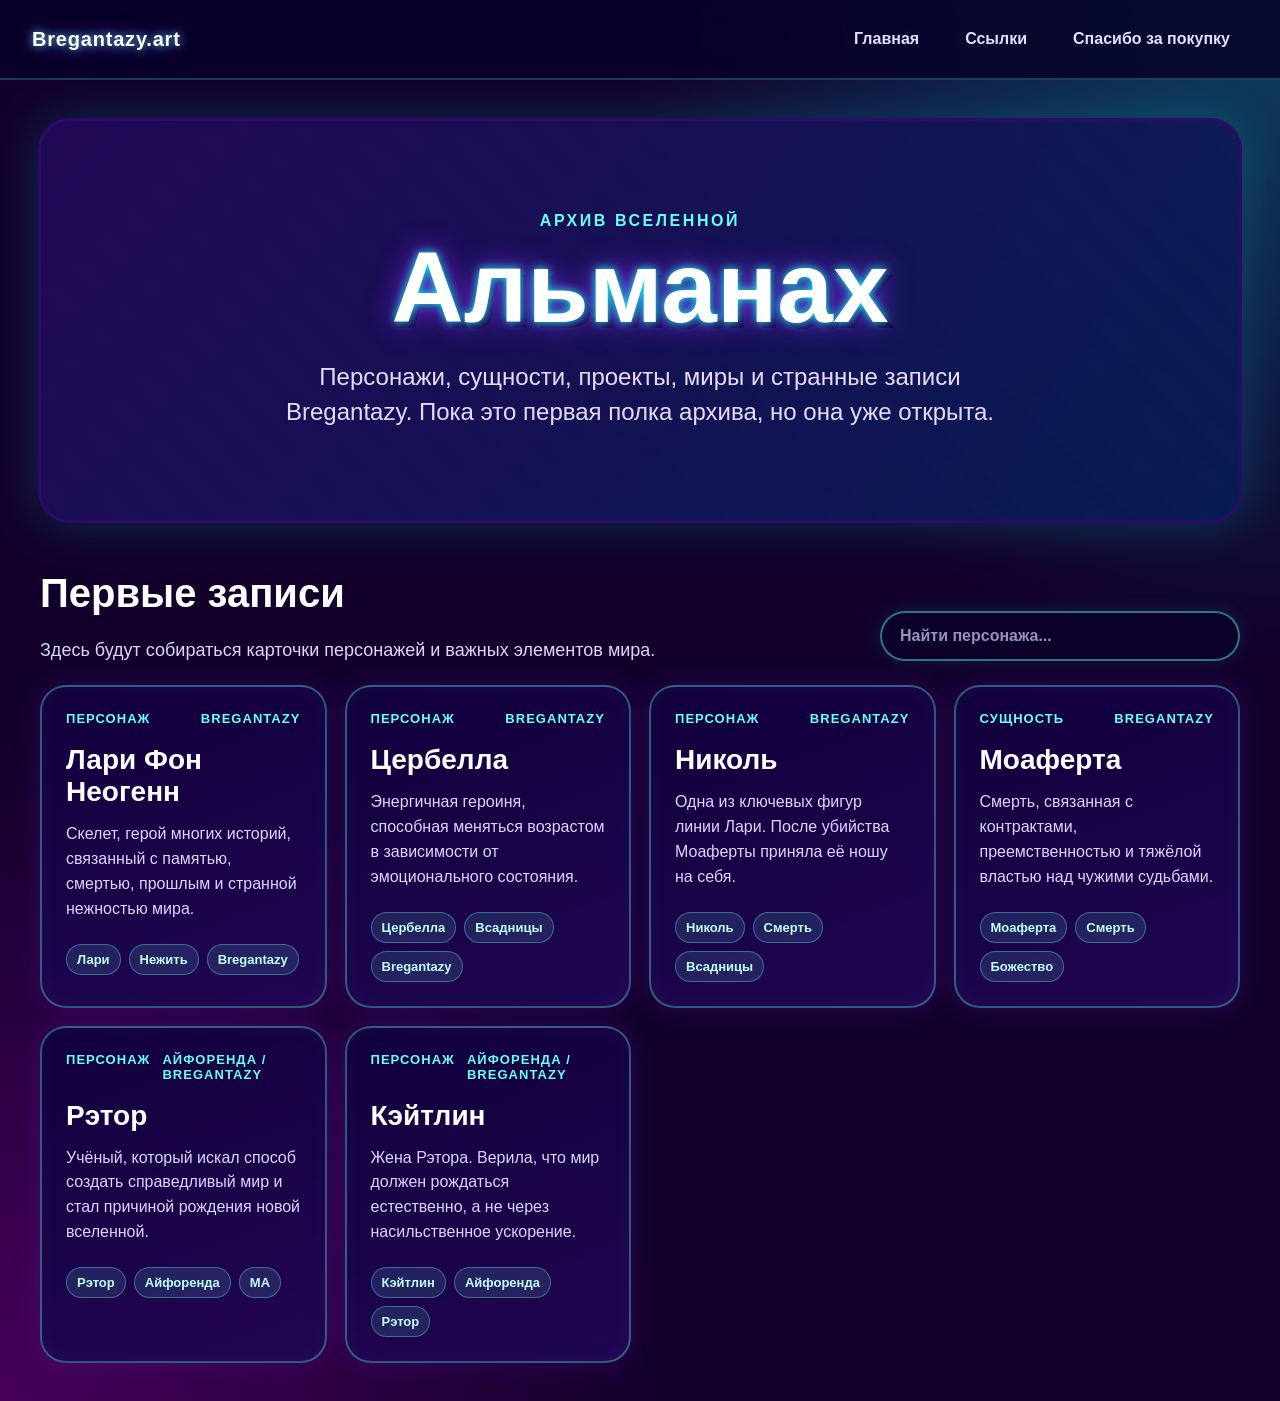
==== almanac/index.html @ 3dab78cf "Add site files" ====
<!DOCTYPE html>
<html lang="ru">
<head>
  <meta charset="UTF-8" />
  <meta name="viewport" content="width=device-width, initial-scale=1.0" />

  <title>Альманах | Bregantazy.art</title>

  <link rel="stylesheet" href="../style.css" />
</head>
<body>
  <header class="site-header">
    <a href="/" class="site-logo">Bregantazy.art</a>

   <nav class="site-nav" aria-label="Главная навигация">
  <a href="/" class="nav-link" data-page="home">Главная</a>
  <a href="/links/" class="nav-link" data-page="links">Ссылки</a>
  <a href="/thanks/" class="nav-link" data-page="thanks">Спасибо за покупку</a>
</nav>
  </header>

  <main class="page">
    <section class="hero small-hero">
      <div class="hero-content">
        <p class="eyebrow">Архив вселенной</p>

        <h1>Альманах</h1>

        <p class="subtitle">
          Персонажи, сущности, проекты, миры и странные записи Bregantazy.
          Пока это первая полка архива, но она уже открыта.
        </p>
      </div>
    </section>

    <section class="almanac-section">
      <div class="section-head">
        <div>
          <h2>Первые записи</h2>
          <p>
            Здесь будут собираться карточки персонажей и важных элементов мира.
          </p>
        </div>

        <input
          class="search-input"
          id="almanacSearch"
          type="search"
          placeholder="Найти персонажа..."
        />
      </div>

      <div class="almanac-grid" id="characterGrid"></div>
    </section>
  </main>

  <script src="../script.js"></script>
</body>
</html>
---- style.css ----
* {
  box-sizing: border-box;
}

body {
  margin: 0;
  font-family: Arial, sans-serif;
  color: #ffffff;
  background:
    radial-gradient(circle at top right, rgba(0, 255, 255, 0.25), transparent 35%),
    radial-gradient(circle at bottom left, rgba(255, 0, 255, 0.22), transparent 35%),
    #12002b;
}

a {
  color: inherit;
  text-decoration: none;
}
.site-header {
  position: sticky;
  top: 0;
  z-index: 100;

  display: flex;
  align-items: center;
  justify-content: space-between;
  gap: 24px;

  padding: 18px 32px;
  background: rgba(7, 0, 39, 0.82);
  border-bottom: 2px solid rgba(101, 255, 244, 0.22);
  backdrop-filter: blur(14px);
}

.site-logo {
  font-size: 20px;
  font-weight: 900;
  color: #ffffff;
  letter-spacing: 0.04em;
  text-shadow:
    0 0 10px rgba(101, 255, 244, 0.8),
    0 0 24px rgba(139, 44, 255, 0.7);
}

.site-nav {
  display: flex;
  align-items: center;
  flex-wrap: wrap;
  gap: 10px;
}

.nav-link {
  padding: 10px 16px;
  border: 2px solid transparent;
  border-radius: 999px;

  color: #e8dcff;
  font-weight: 700;

  transition:
    background 0.2s,
    border-color 0.2s,
    color 0.2s,
    transform 0.2s;
}

.nav-link:hover {
  transform: translateY(-2px);
  border-color: rgba(101, 255, 244, 0.65);
  background: rgba(101, 255, 244, 0.1);
}

.nav-link.active {
  background: #65fff4;
  color: #14002e;
  border-color: #65fff4;
  box-shadow: 0 0 18px rgba(101, 255, 244, 0.45);
}
.page {
  min-height: 100vh;
  padding: clamp(16px, 3vw, 40px);
}

.hero {
  min-height: clamp(420px, 58vh, 680px);
  display: flex;
  align-items: center;
  justify-content: center;

  padding: clamp(36px, 6vw, 90px) 24px;

  border: 3px solid #2b0b67;
  border-radius: 32px;

  background:
    linear-gradient(135deg, rgba(34, 8, 88, 0.95), rgba(6, 29, 85, 0.88)),
    repeating-linear-gradient(
      45deg,
      transparent,
      transparent 18px,
      rgba(255, 255, 255, 0.04) 18px,
      rgba(255, 255, 255, 0.04) 36px
    );

  box-shadow: 0 0 50px rgba(0, 255, 255, 0.18);
}

.hero-content {
  width: min(100%, 980px);
  text-align: center;
}

.eyebrow {
  margin: 0 0 12px;
  color: #65fff4;
  text-transform: uppercase;
  letter-spacing: 0.16em;
  font-weight: 700;
}

h1 {
  margin: 0;
  font-size: clamp(56px, 9vw, 120px);
  line-height: 0.9;
  color: #ffffff;
  text-shadow:
    0 0 10px #00fff0,
    0 0 30px #8b2cff,
    6px 6px 0 #09002d;
}

.subtitle {
  margin: 28px auto 0;
  max-width: 760px;
  font-size: 24px;
  line-height: 1.45;
  color: #e8dcff;
}

.buttons {
  margin-top: 36px;
  display: flex;
  justify-content: center;
  flex-wrap: wrap;
  gap: 16px;
}

.button {
  padding: 16px 24px;
  border: 2px solid #65fff4;
  border-radius: 999px;
  background: rgba(7, 0, 39, 0.75);
  color: #ffffff;
  font-weight: 700;
  box-shadow: 0 0 18px rgba(0, 255, 240, 0.25);
  transition: transform 0.2s, background 0.2s;
}

.button:hover {
  transform: translateY(-3px);
  background: rgba(101, 255, 244, 0.15);
}

.button.primary {
  background: #65fff4;
  color: #14002e;
}

.links-section,
.thanks {
  max-width: 1200px;
  margin: 48px auto 0;
}

h2 {
  font-size: 40px;
  margin: 0 0 24px;
}

.cards {
  display: grid;
  grid-template-columns: repeat(auto-fit, minmax(260px, 1fr));
  gap: 18px;
}

.card {
  min-height: 170px;
  padding: 24px;
  border: 2px solid rgba(101, 255, 244, 0.35);
  border-radius: 24px;
  background: rgba(12, 0, 48, 0.72);
  box-shadow: 0 0 24px rgba(139, 44, 255, 0.2);
  transition: transform 0.2s, border-color 0.2s;
}

.card:hover {
  transform: translateY(-5px);
  border-color: #65fff4;
}

.card h3 {
  margin: 0 0 12px;
  color: #65fff4;
  font-size: 24px;
}

.card p {
  margin: 0;
  color: #ddd3ff;
  line-height: 1.5;
}

.thanks {
  padding: 32px;
  border-radius: 28px;
  background: rgba(255, 255, 255, 0.08);
  border: 2px solid rgba(255, 255, 255, 0.12);
}

.thanks p {
  font-size: 20px;
  line-height: 1.5;
  color: #e8dcff;
}

@media (max-width: 700px) {
  .page {
    padding: 16px;
  }

  .subtitle {
    font-size: 18px;
  }

  h2 {
    font-size: 32px;
  }

}
  .small-hero {
  min-height: 45vh;
}

.small-hero h1 {
  font-size: clamp(48px, 8vw, 100px);
}
.thank-you-page {
  max-width: 900px;
}

.thank-you-page p + p {
  margin-top: 18px;
}
@media (max-width: 700px) {
  .site-header {
    align-items: flex-start;
    flex-direction: column;
    padding: 16px;
  }

  .site-nav {
    width: 100%;
  }

  .nav-link {
    font-size: 14px;
    padding: 9px 12px;
  }
}
.almanac-section {
  max-width: 1200px;
  margin: 48px auto 0;
}

.section-head {
  display: flex;
  align-items: end;
  justify-content: space-between;
  gap: 24px;
  margin-bottom: 24px;
}

.section-head p {
  margin: 0;
  color: #ddd3ff;
  font-size: 18px;
}

.search-input {
  width: min(100%, 360px);
  padding: 14px 18px;
  border: 2px solid rgba(101, 255, 244, 0.45);
  border-radius: 999px;
  outline: none;

  background: rgba(7, 0, 39, 0.72);
  color: #ffffff;
  font-size: 16px;
  font-weight: 700;

  box-shadow: 0 0 18px rgba(0, 255, 240, 0.12);
}

.search-input::placeholder {
  color: rgba(232, 220, 255, 0.65);
}

.search-input:focus {
  border-color: #65fff4;
  box-shadow: 0 0 24px rgba(101, 255, 244, 0.28);
}

.almanac-grid {
  display: grid;
  grid-template-columns: repeat(auto-fit, minmax(280px, 1fr));
  gap: 18px;
}

.almanac-card {
  min-height: 260px;
  padding: 24px;
  border: 2px solid rgba(101, 255, 244, 0.35);
  border-radius: 26px;

  background:
    linear-gradient(160deg, rgba(18, 0, 62, 0.94), rgba(39, 7, 91, 0.76)),
    rgba(12, 0, 48, 0.72);

  box-shadow:
    0 0 28px rgba(139, 44, 255, 0.18),
    inset 0 0 22px rgba(101, 255, 244, 0.04);

  transition:
    transform 0.2s,
    border-color 0.2s,
    box-shadow 0.2s;
}

.almanac-card:hover {
  transform: translateY(-5px);
  border-color: #65fff4;
  box-shadow:
    0 0 34px rgba(101, 255, 244, 0.2),
    0 0 30px rgba(139, 44, 255, 0.18);
}

.card-topline {
  display: flex;
  justify-content: space-between;
  gap: 12px;
  margin-bottom: 18px;

  color: #65fff4;
  font-size: 13px;
  font-weight: 900;
  text-transform: uppercase;
  letter-spacing: 0.08em;
}

.almanac-card h3 {
  margin: 0 0 14px;
  font-size: 28px;
  color: #ffffff;
}

.almanac-card p {
  margin: 0;
  color: #ddd3ff;
  line-height: 1.55;
}

.tags {
  display: flex;
  flex-wrap: wrap;
  gap: 8px;
  margin-top: 22px;
}

.tag {
  padding: 7px 10px;
  border-radius: 999px;
  background: rgba(101, 255, 244, 0.12);
  border: 1px solid rgba(101, 255, 244, 0.35);
  color: #bffffa;
  font-size: 13px;
  font-weight: 700;
}

.error-message {
  padding: 24px;
  border: 2px solid rgba(255, 100, 160, 0.45);
  border-radius: 20px;
  background: rgba(80, 0, 45, 0.45);
  color: #ffd7e8;
}

@media (max-width: 700px) {
  .section-head {
    align-items: stretch;
    flex-direction: column;
  }

  .search-input {
    width: 100%;
  }
}
.link-card {
  display: grid;
  grid-template-columns: 96px 1fr;
  align-items: center;
  gap: 20px;
}

.link-card-image {
  width: 96px;
  height: 96px;
  border-radius: 24px;
  object-fit: cover;

  border: 2px solid rgba(101, 255, 244, 0.55);
  background: rgba(7, 0, 39, 0.72);

  box-shadow:
    0 0 18px rgba(101, 255, 244, 0.22),
    0 0 28px rgba(139, 44, 255, 0.18);
}

.link-card-content h3 {
  margin-top: 0;
}

@media (max-width: 700px) {
  .link-card {
    grid-template-columns: 1fr;
    text-align: center;
    justify-items: center;
  }

  .link-card-image {
    width: 112px;
    height: 112px;
  }
}
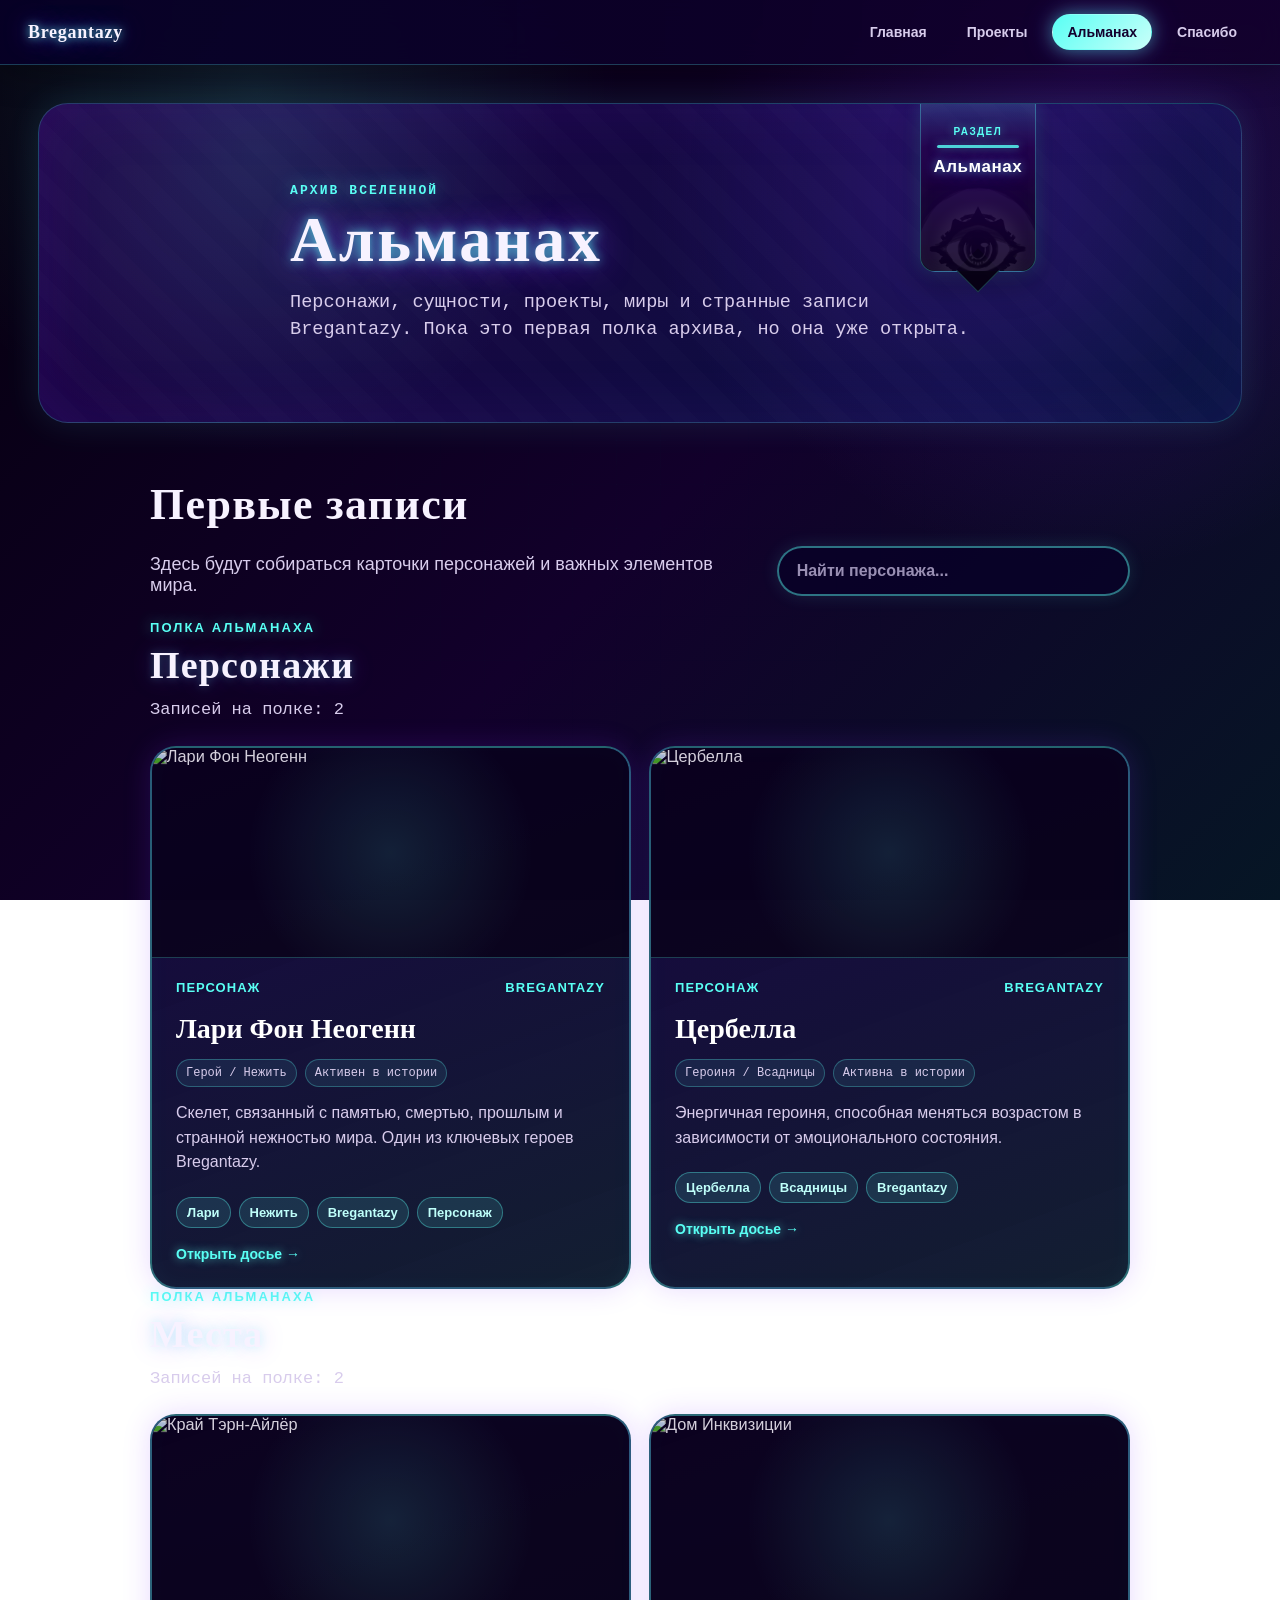
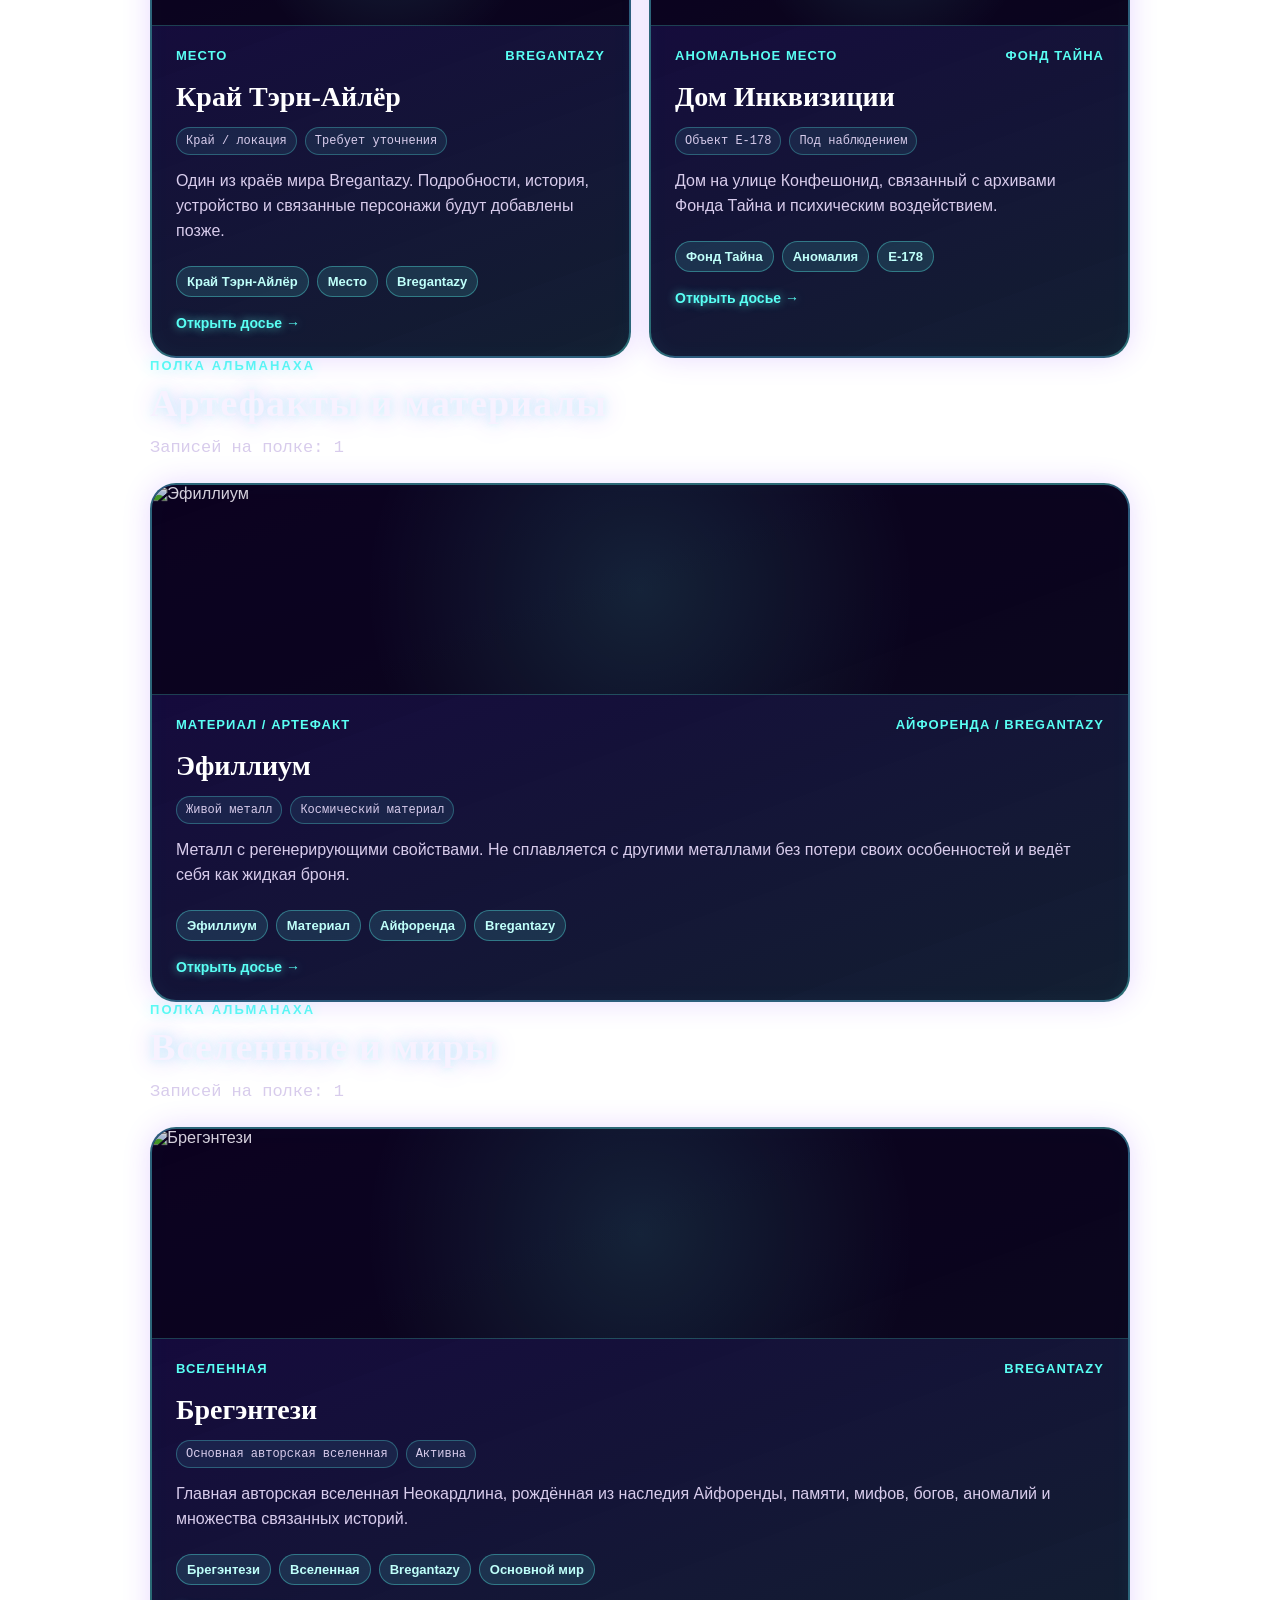
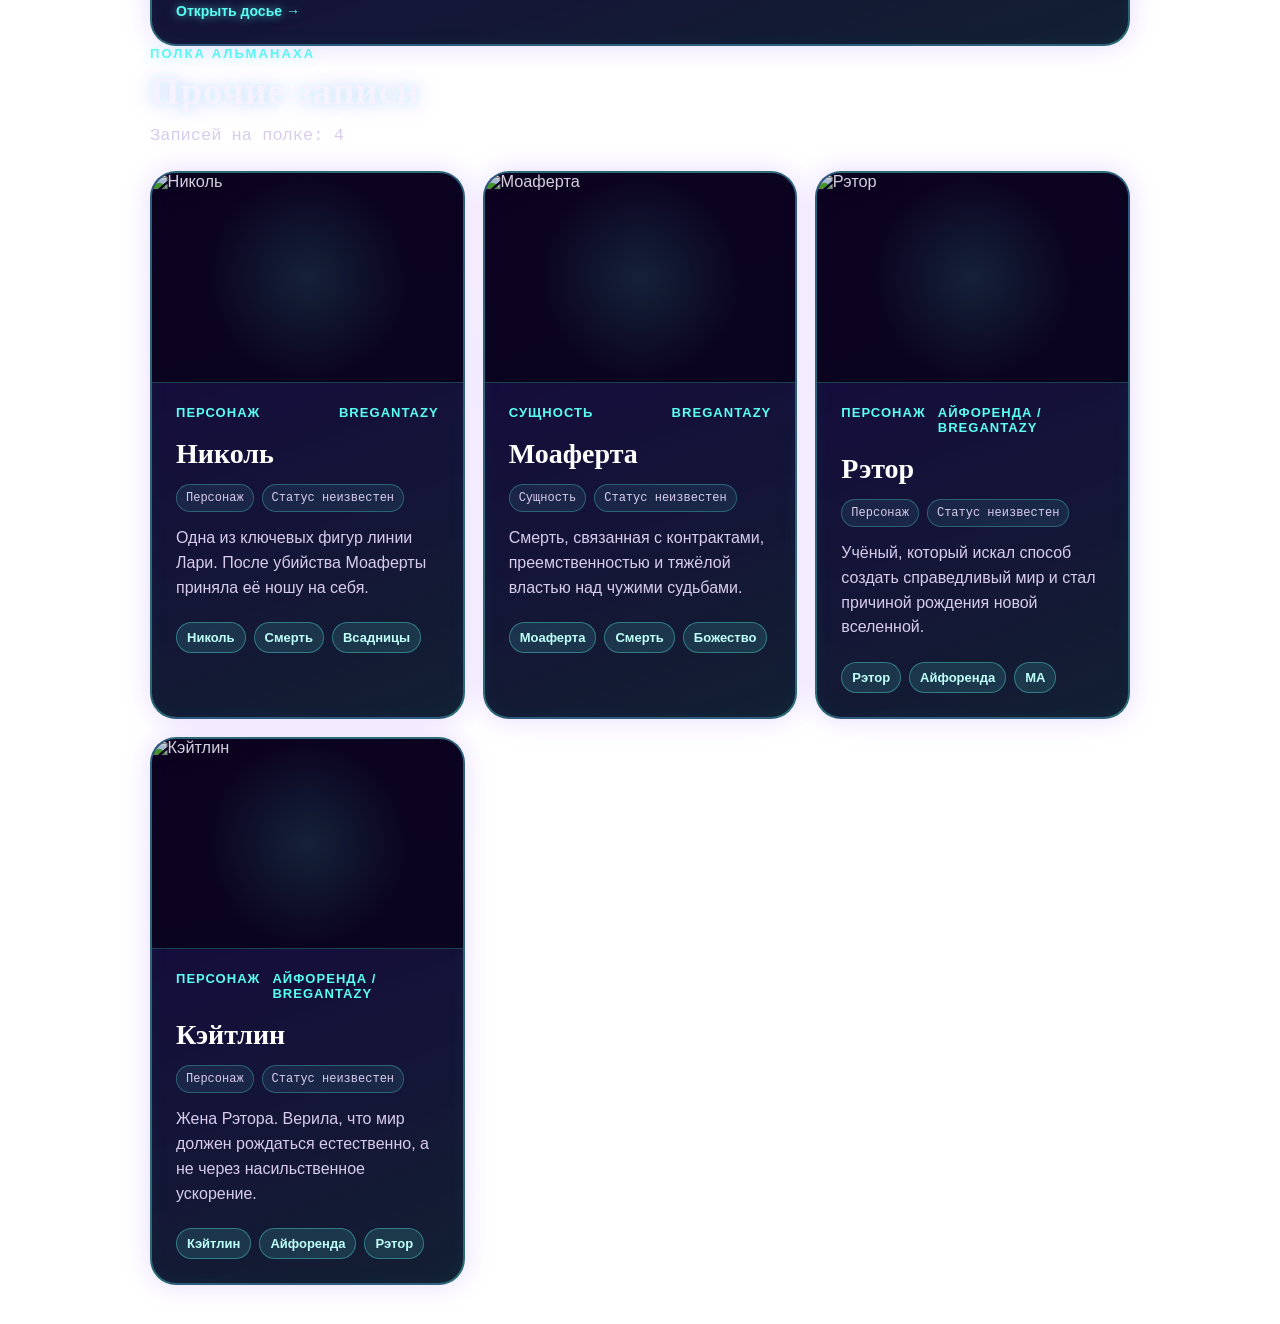
==== commit 907a6a50: "Update4" ====
--- a/almanac/index.html
+++ b/almanac/index.html
@@ -9,29 +9,46 @@
   <link rel="stylesheet" href="../style.css" />
 </head>
 <body>
-  <header class="site-header">
-    <a href="/" class="site-logo">Bregantazy.art</a>
+<header class="site-header">
+  <a href="../" class="site-logo">Bregantazy</a>
 
-   <nav class="site-nav" aria-label="Главная навигация">
-  <a href="/" class="nav-link" data-page="home">Главная</a>
-  <a href="/links/" class="nav-link" data-page="links">Ссылки</a>
-  <a href="/thanks/" class="nav-link" data-page="thanks">Спасибо за покупку</a>
-</nav>
-  </header>
+  <nav class="site-nav" aria-label="Главная навигация">
+    <a href="../" class="nav-link" data-page="home">Главная</a>
+    <a href="../links/" class="nav-link" data-page="links">Проекты</a>
+    <a href="../almanac/" class="nav-link" data-page="almanac">Альманах</a>
+    <a href="../thanks/" class="nav-link" data-page="thanks">Спасибо</a>
+  </nav>
+</header>
 
-  <main class="page">
-    <section class="hero small-hero">
-      <div class="hero-content">
-        <p class="eyebrow">Архив вселенной</p>
+<main class="page">
+  <section class="hero">
+  <div class="archive-text">
+    <p class="eyebrow">Архив вселенной</p>
 
-        <h1>Альманах</h1>
+    <h1>Альманах</h1>
 
-        <p class="subtitle">
-          Персонажи, сущности, проекты, миры и странные записи Bregantazy.
-          Пока это первая полка архива, но она уже открыта.
-        </p>
-      </div>
-    </section>
+    <p class="subtitle">
+      Персонажи, сущности, проекты, миры и странные записи Bregantazy.
+      Пока это первая полка архива, но она уже открыта.
+    </p>
+  </div>
+
+  <div class="hero-bookmark">
+    <span>Раздел</span>
+
+    <div class="bookmark-line"></div>
+
+    <strong>Альманах</strong>
+
+    <div class="bookmark-eye-mask" aria-hidden="true">
+      <img
+        src="/images/ui/bookmark-eye-4.png"
+        alt=""
+        class="bookmark-eye"
+      />
+    </div>
+  </div>
+</section>
 
     <section class="almanac-section">
       <div class="section-head">
@@ -50,7 +67,7 @@
         />
       </div>
 
-      <div class="almanac-grid" id="characterGrid"></div>
+      <div class="almanac-groups" id="almanacGrid"></div>
     </section>
   </main>
 
--- a/style.css
+++ b/style.css
@@ -1,21 +1,92 @@
+/* =========================
+   Bregantazy.art clean style
+   60 / 30 / 10 color system
+========================= */
+
 * {
   box-sizing: border-box;
 }
 
+:root {
+  /* 60%: основа сайта */
+  --color-main-950: #04000c;
+  --color-main-900: #080014;
+  --color-main-800: #12002b;
+  --color-main-700: #22004a;
+
+  /* 30%: вторичный космический слой */
+  --color-secondary-900: #061625;
+  --color-secondary-800: #08283d;
+  --color-secondary-700: #0b3f5a;
+
+  /* 10%: акцент */
+  --color-accent: #59fff4;
+  --color-accent-soft: rgba(89, 255, 244, 0.36);
+  --color-accent-ghost: rgba(89, 255, 244, 0.12);
+  --color-accent-dark: #159b9f;
+
+  /* редкий декоративный акцент */
+  --color-gold: #ffd36a;
+
+  /* текст */
+  --text-main: #f7f2ff;
+  --text-soft: #d8ccec;
+  --text-muted: #9f91ba;
+
+  /* шрифты */
+  --font-ui: "Bahnschrift", "Segoe UI", Arial, sans-serif;
+  --font-archive: "Courier New", "Consolas", monospace;
+  --font-title: "Bahnschrift", "Georgia", serif;
+}
+
+html {
+  scroll-behavior: smooth;
+}
+
 body {
   margin: 0;
-  font-family: Arial, sans-serif;
-  color: #ffffff;
+  min-height: 100vh;
+
+  font-family: var(--font-ui);
+  color: var(--text-main);
+
   background:
-    radial-gradient(circle at top right, rgba(0, 255, 255, 0.25), transparent 35%),
-    radial-gradient(circle at bottom left, rgba(255, 0, 255, 0.22), transparent 35%),
-    #12002b;
+    radial-gradient(circle at 20% 10%, rgba(89, 255, 244, 0.12), transparent 28%),
+    radial-gradient(circle at 85% 20%, rgba(125, 48, 255, 0.18), transparent 30%),
+    linear-gradient(
+      135deg,
+      var(--color-main-950),
+      var(--color-main-800) 54%,
+      var(--color-secondary-900)
+    );
+
+  background-attachment: fixed;
+}
+
+body::before {
+  content: "";
+  position: fixed;
+  inset: 0;
+  pointer-events: none;
+
+  opacity: 0.18;
+  background-image:
+    linear-gradient(rgba(89, 255, 244, 0.045) 1px, transparent 1px),
+    linear-gradient(90deg, rgba(89, 255, 244, 0.045) 1px, transparent 1px);
+  background-size: 44px 44px;
+
+  mask-image: radial-gradient(circle at center, black, transparent 78%);
 }
 
 a {
   color: inherit;
   text-decoration: none;
 }
+
+/* =========================
+   Header
+========================= */
+
 .site-header {
   position: sticky;
   top: 0;
@@ -26,20 +97,32 @@
   justify-content: space-between;
   gap: 24px;
 
-  padding: 18px 32px;
-  background: rgba(7, 0, 39, 0.82);
-  border-bottom: 2px solid rgba(101, 255, 244, 0.22);
+  padding: 14px 28px;
+
+  background:
+    linear-gradient(
+      90deg,
+      rgba(7, 0, 39, 0.92),
+      rgba(18, 0, 43, 0.82)
+    );
+
+  border-bottom: 1px solid rgba(89, 255, 244, 0.24);
   backdrop-filter: blur(14px);
+
+  box-shadow: 0 10px 32px rgba(0, 0, 0, 0.28);
 }
 
 .site-logo {
-  font-size: 20px;
+  font-family: var(--font-title);
+  font-size: 18px;
   font-weight: 900;
-  color: #ffffff;
   letter-spacing: 0.04em;
+
+  color: var(--text-main);
+
   text-shadow:
-    0 0 10px rgba(101, 255, 244, 0.8),
-    0 0 24px rgba(139, 44, 255, 0.7);
+    0 0 10px rgba(89, 255, 244, 0.85),
+    0 0 24px rgba(125, 48, 255, 0.75);
 }
 
 .site-nav {
@@ -50,200 +133,537 @@
 }
 
 .nav-link {
-  padding: 10px 16px;
-  border: 2px solid transparent;
+  padding: 9px 14px;
+
+  border: 1px solid transparent;
   border-radius: 999px;
 
-  color: #e8dcff;
-  font-weight: 700;
+  color: var(--text-soft);
+  font-size: 14px;
+  font-weight: 800;
 
   transition:
-    background 0.2s,
-    border-color 0.2s,
-    color 0.2s,
-    transform 0.2s;
+    transform 0.2s ease,
+    background 0.2s ease,
+    border-color 0.2s ease,
+    color 0.2s ease;
 }
 
 .nav-link:hover {
   transform: translateY(-2px);
-  border-color: rgba(101, 255, 244, 0.65);
-  background: rgba(101, 255, 244, 0.1);
+  border-color: var(--color-accent-soft);
+  background: var(--color-accent-ghost);
+  color: #ffffff;
 }
 
 .nav-link.active {
-  background: #65fff4;
-  color: #14002e;
-  border-color: #65fff4;
-  box-shadow: 0 0 18px rgba(101, 255, 244, 0.45);
-}
+  background: linear-gradient(135deg, var(--color-accent), #c9fff9);
+  color: #13002d;
+  border-color: transparent;
+
+  box-shadow:
+    0 0 18px rgba(89, 255, 244, 0.48),
+    0 0 34px rgba(125, 48, 255, 0.22);
+}
+
+/* =========================
+   Layout
+========================= */
+
 .page {
+  position: relative;
+  z-index: 1;
+
   min-height: 100vh;
   padding: clamp(16px, 3vw, 40px);
 }
 
-.hero {
-  min-height: clamp(420px, 58vh, 680px);
+.links-section,
+.thanks,
+.almanac-section {
+  width: min(100%, 980px);
+  margin: clamp(32px, 5vw, 56px) auto 0;
+}
+
+/* =========================
+   Hero bubble
+========================= */
+
+.hero,
+.small-hero {
+  position: relative;
+  overflow: hidden;
+
+  height: 320px;
+  min-height: 320px;
+  max-height: 320px;
+
   display: flex;
   align-items: center;
   justify-content: center;
 
-  padding: clamp(36px, 6vw, 90px) 24px;
-
-  border: 3px solid #2b0b67;
-  border-radius: 32px;
+  padding: 0 24px;
+
+  border: 1px solid rgba(89, 255, 244, 0.22);
+  border-radius: 30px;
 
   background:
-    linear-gradient(135deg, rgba(34, 8, 88, 0.95), rgba(6, 29, 85, 0.88)),
+    radial-gradient(circle at 18% 16%, rgba(89, 255, 244, 0.12), transparent 30%),
+    radial-gradient(circle at 78% 24%, rgba(125, 48, 255, 0.2), transparent 34%),
+    linear-gradient(
+      135deg,
+      rgba(34, 0, 74, 0.92),
+      rgba(6, 22, 64, 0.88)
+    );
+
+  box-shadow:
+    0 0 34px rgba(89, 255, 244, 0.11),
+    inset 0 0 70px rgba(125, 48, 255, 0.1);
+}
+
+.hero::before,
+.small-hero::before {
+  display: none;
+}
+
+.hero::after,
+.small-hero::after {
+  content: "";
+  position: absolute;
+  inset: 0;
+  pointer-events: none;
+
+  opacity: 0.38;
+
+  background:
     repeating-linear-gradient(
       45deg,
       transparent,
       transparent 18px,
-      rgba(255, 255, 255, 0.04) 18px,
-      rgba(255, 255, 255, 0.04) 36px
+      rgba(255, 255, 255, 0.028) 18px,
+      rgba(255, 255, 255, 0.028) 36px
     );
-
-  box-shadow: 0 0 50px rgba(0, 255, 255, 0.18);
 }
 
 .hero-content {
-  width: min(100%, 980px);
+  position: relative;
+  z-index: 2;
+
+  width: min(100%, 820px);
   text-align: center;
 }
 
 .eyebrow {
-  margin: 0 0 12px;
-  color: #65fff4;
+  margin: 0 0 10px;
+
+  color: var(--color-accent);
+
+  font-size: 13px;
+  line-height: 1.2;
+  font-weight: 900;
+  letter-spacing: 0.16em;
   text-transform: uppercase;
-  letter-spacing: 0.16em;
-  font-weight: 700;
+
+  text-shadow: 0 0 18px rgba(89, 255, 244, 0.55);
+}
+
+h1,
+h2,
+h3 {
+  font-family: var(--font-title);
 }
 
 h1 {
   margin: 0;
-  font-size: clamp(56px, 9vw, 120px);
-  line-height: 0.9;
-  color: #ffffff;
+
+  color: var(--text-main);
+  font-size: clamp(52px, 5vw, 76px);
+  line-height: 1;
+  letter-spacing: 0.04em;
+
   text-shadow:
-    0 0 10px #00fff0,
-    0 0 30px #8b2cff,
-    6px 6px 0 #09002d;
+    0 0 12px rgba(89, 255, 244, 0.82),
+    0 0 34px rgba(125, 48, 255, 0.78);
+}
+
+h2 {
+  margin: 0 0 24px;
+
+  color: var(--text-main);
+  font-size: clamp(32px, 4vw, 44px);
+  letter-spacing: 0.03em;
+}
+
+h3 {
+  margin: 0;
 }
 
 .subtitle {
-  margin: 28px auto 0;
-  max-width: 760px;
-  font-size: 24px;
+  max-width: 700px;
+  margin: 18px auto 0;
+
+  color: var(--text-soft);
+
+  font-size: clamp(18px, 1.45vw, 22px);
   line-height: 1.45;
-  color: #e8dcff;
-}
+}
+
+/* =========================
+   Buttons
+========================= */
 
 .buttons {
-  margin-top: 36px;
+  margin-top: 24px;
+
   display: flex;
   justify-content: center;
   flex-wrap: wrap;
-  gap: 16px;
+  gap: 14px;
 }
 
 .button {
-  padding: 16px 24px;
-  border: 2px solid #65fff4;
+  display: inline-flex;
+  align-items: center;
+  justify-content: center;
+
+  padding: 14px 22px;
+
+  border: 2px solid var(--color-accent-soft);
   border-radius: 999px;
-  background: rgba(7, 0, 39, 0.75);
+
+  background:
+    linear-gradient(
+      135deg,
+      rgba(7, 0, 39, 0.9),
+      rgba(30, 0, 75, 0.76)
+    );
+
   color: #ffffff;
-  font-weight: 700;
-  box-shadow: 0 0 18px rgba(0, 255, 240, 0.25);
-  transition: transform 0.2s, background 0.2s;
+  font-weight: 900;
+
+  box-shadow:
+    0 0 18px rgba(89, 255, 244, 0.18),
+    inset 0 0 18px rgba(255, 255, 255, 0.035);
+
+  transition:
+    transform 0.2s ease,
+    background 0.2s ease,
+    box-shadow 0.2s ease;
 }
 
 .button:hover {
   transform: translateY(-3px);
-  background: rgba(101, 255, 244, 0.15);
+
+  background:
+    linear-gradient(
+      135deg,
+      rgba(89, 255, 244, 0.16),
+      rgba(30, 0, 75, 0.82)
+    );
+
+  box-shadow:
+    0 0 24px rgba(89, 255, 244, 0.28),
+    0 0 38px rgba(125, 48, 255, 0.18);
 }
 
 .button.primary {
-  background: #65fff4;
+  background: linear-gradient(135deg, var(--color-accent), #c9fff9);
   color: #14002e;
-}
-
-.links-section,
-.thanks {
-  max-width: 1200px;
-  margin: 48px auto 0;
-}
-
-h2 {
-  font-size: 40px;
-  margin: 0 0 24px;
-}
+  border-color: transparent;
+
+  box-shadow:
+    0 0 22px rgba(89, 255, 244, 0.44),
+    0 0 42px rgba(125, 48, 255, 0.18);
+}
+
+/* =========================
+   Section headings
+========================= */
+
+.section-kicker {
+  margin: 0 0 8px;
+
+  color: var(--color-accent);
+
+  font-family: var(--font-ui);
+  font-size: 13px;
+  font-weight: 900;
+  letter-spacing: 0.16em;
+  text-transform: uppercase;
+
+  text-shadow: 0 0 14px rgba(89, 255, 244, 0.45);
+}
+
+/* =========================
+   Cards grid
+========================= */
 
 .cards {
   display: grid;
   grid-template-columns: repeat(auto-fit, minmax(260px, 1fr));
-  gap: 18px;
+  gap: 24px;
+  align-items: stretch;
 }
 
 .card {
-  min-height: 170px;
-  padding: 24px;
-  border: 2px solid rgba(101, 255, 244, 0.35);
-  border-radius: 24px;
-  background: rgba(12, 0, 48, 0.72);
-  box-shadow: 0 0 24px rgba(139, 44, 255, 0.2);
-  transition: transform 0.2s, border-color 0.2s;
-}
-
-.card:hover {
-  transform: translateY(-5px);
-  border-color: #65fff4;
-}
-
-.card h3 {
-  margin: 0 0 12px;
-  color: #65fff4;
-  font-size: 24px;
-}
-
-.card p {
+  border-radius: 28px;
+}
+
+/* =========================
+   Final portal cards
+   ПК: шторка выезжает поверх картинки
+   Телефон: описание видно сразу
+========================= */
+
+.link-card {
+  position: relative;
+  display: block;
+
+  height: 380px;
+  min-height: 0;
+  padding: 0;
+  overflow: hidden;
+
+  border-radius: 28px;
+  border: 2px solid rgba(89, 255, 244, 0.42);
+
+  background: var(--color-main-800);
+
+  box-shadow:
+    0 18px 45px rgba(0, 0, 0, 0.38),
+    0 0 24px rgba(89, 255, 244, 0.14);
+
+  transition:
+    transform 0.25s ease,
+    border-color 0.25s ease,
+    box-shadow 0.25s ease;
+}
+
+.link-card:hover {
+  transform: translateY(-8px);
+
+  border-color: rgba(89, 255, 244, 0.9);
+
+  box-shadow:
+    0 24px 64px rgba(0, 0, 0, 0.46),
+    0 0 36px rgba(89, 255, 244, 0.28),
+    0 0 50px rgba(126, 53, 255, 0.22);
+}
+
+.link-card-image {
+  position: absolute;
+  inset: 0;
+
+  width: 100%;
+  height: 100%;
+
+  object-fit: cover;
+
+  border: none;
+  border-radius: 0;
+
+  transform: scale(1.03);
+
+  filter:
+    brightness(0.78)
+    saturate(1.08)
+    contrast(1.05);
+
+  transition:
+    transform 0.35s ease,
+    filter 0.35s ease;
+}
+
+.link-card:hover .link-card-image {
+  transform: scale(1.1);
+
+  filter:
+    brightness(0.48)
+    saturate(1.16)
+    contrast(1.08);
+}
+
+.link-card::before {
+  content: "";
+  position: absolute;
+  inset: 0;
+  z-index: 1;
+
+  pointer-events: none;
+
+  background:
+    linear-gradient(
+      180deg,
+      rgba(8, 0, 20, 0.04) 0%,
+      rgba(8, 0, 20, 0.18) 45%,
+      rgba(18, 0, 43, 0.72) 78%,
+      rgba(8, 0, 20, 0.98) 100%
+    );
+}
+
+.link-card::after {
+  content: "";
+  position: absolute;
+  inset: 0;
+  z-index: 1;
+
+  pointer-events: none;
+
+  border-radius: 26px;
+  box-shadow: inset 0 0 0 1px rgba(89, 255, 244, 0.08);
+}
+
+.link-card-content {
+  position: absolute;
+  left: 0;
+  right: 0;
+  bottom: 0;
+  z-index: 2;
+
+  padding: 22px 24px;
+
+  background:
+    linear-gradient(
+      180deg,
+      rgba(18, 0, 43, 0) 0%,
+      rgba(34, 0, 74, 0.82) 28%,
+      rgba(6, 22, 37, 0.98) 100%
+    );
+
+  border-top: none;
+
+  transform: translateY(calc(100% - 112px));
+
+  transition:
+    transform 0.3s ease,
+    background 0.25s ease;
+}
+
+.link-card:hover .link-card-content {
+  transform: translateY(0);
+
+  background:
+    linear-gradient(
+      180deg,
+      rgba(18, 0, 43, 0.12) 0%,
+      rgba(34, 0, 74, 0.94) 24%,
+      rgba(6, 22, 37, 1) 100%
+    );
+}
+
+.project-label {
+  display: inline-flex;
+
+  width: fit-content;
+
+  margin: 0 0 10px;
+  padding: 6px 10px;
+
+  border: 1px solid rgba(89, 255, 244, 0.4);
+  border-radius: 999px;
+
+  background: rgba(8, 0, 20, 0.72);
+  color: var(--color-accent);
+
+  font-family: var(--font-ui);
+  font-size: 11px;
+  font-weight: 900;
+  letter-spacing: 0.08em;
+  text-transform: uppercase;
+
+  white-space: normal;
+}
+
+.link-card h3 {
   margin: 0;
-  color: #ddd3ff;
-  line-height: 1.5;
-}
+
+  color: #ffffff;
+
+  font-family: var(--font-ui);
+  font-size: 25px;
+  line-height: 1.15;
+
+  white-space: normal;
+  overflow-wrap: break-word;
+
+  text-shadow:
+    0 0 10px rgba(89, 255, 244, 0.72),
+    0 0 26px rgba(126, 53, 255, 0.65);
+}
+
+.link-card p:not(.project-label) {
+  margin: 14px 0 0;
+
+  opacity: 0;
+
+  color: var(--text-soft);
+
+  font-family: var(--font-archive);
+  font-size: 15px;
+  line-height: 1.55;
+
+  white-space: normal;
+  overflow-wrap: break-word;
+
+  transform: translateY(8px);
+
+  transition:
+    opacity 0.25s ease,
+    transform 0.25s ease;
+}
+
+.link-card:hover p:not(.project-label) {
+  opacity: 1;
+  transform: translateY(0);
+}
+
+.card-action {
+  display: inline-flex;
+
+  margin-top: 14px;
+
+  color: var(--color-accent);
+
+  font-family: var(--font-ui);
+  font-weight: 900;
+
+  white-space: normal;
+
+  text-shadow: 0 0 10px rgba(89, 255, 244, 0.75);
+}
+
+/* =========================
+   Thanks block
+========================= */
 
 .thanks {
   padding: 32px;
+
+  border: 1px solid rgba(89, 255, 244, 0.22);
   border-radius: 28px;
-  background: rgba(255, 255, 255, 0.08);
-  border: 2px solid rgba(255, 255, 255, 0.12);
+
+  background:
+    linear-gradient(
+      135deg,
+      rgba(30, 0, 75, 0.72),
+      rgba(6, 22, 37, 0.48)
+    );
+
+  box-shadow:
+    0 18px 48px rgba(0, 0, 0, 0.22),
+    inset 0 0 28px rgba(255, 255, 255, 0.035);
 }
 
 .thanks p {
-  font-size: 20px;
-  line-height: 1.5;
-  color: #e8dcff;
-}
-
-@media (max-width: 700px) {
-  .page {
-    padding: 16px;
-  }
-
-  .subtitle {
-    font-size: 18px;
-  }
-
-  h2 {
-    font-size: 32px;
-  }
-
-}
-  .small-hero {
-  min-height: 45vh;
-}
-
-.small-hero h1 {
-  font-size: clamp(48px, 8vw, 100px);
-}
+  margin: 0;
+
+  color: var(--text-soft);
+
+  font-family: var(--font-archive);
+  font-size: 18px;
+  line-height: 1.65;
+}
+
 .thank-you-page {
   max-width: 900px;
 }
@@ -251,25 +671,13 @@
 .thank-you-page p + p {
   margin-top: 18px;
 }
-@media (max-width: 700px) {
-  .site-header {
-    align-items: flex-start;
-    flex-direction: column;
-    padding: 16px;
-  }
-
-  .site-nav {
-    width: 100%;
-  }
-
-  .nav-link {
-    font-size: 14px;
-    padding: 9px 12px;
-  }
-}
+
+/* =========================
+   Almanac
+========================= */
+
 .almanac-section {
   max-width: 1200px;
-  margin: 48px auto 0;
 }
 
 .section-head {
@@ -277,28 +685,34 @@
   align-items: end;
   justify-content: space-between;
   gap: 24px;
+
   margin-bottom: 24px;
 }
 
 .section-head p {
   margin: 0;
-  color: #ddd3ff;
+
+  color: var(--text-soft);
   font-size: 18px;
 }
 
 .search-input {
   width: min(100%, 360px);
+
   padding: 14px 18px;
-  border: 2px solid rgba(101, 255, 244, 0.45);
+
+  border: 2px solid rgba(89, 255, 244, 0.45);
   border-radius: 999px;
   outline: none;
 
   background: rgba(7, 0, 39, 0.72);
   color: #ffffff;
+
+  font-family: var(--font-ui);
   font-size: 16px;
   font-weight: 700;
 
-  box-shadow: 0 0 18px rgba(0, 255, 240, 0.12);
+  box-shadow: 0 0 18px rgba(89, 255, 244, 0.12);
 }
 
 .search-input::placeholder {
@@ -306,8 +720,8 @@
 }
 
 .search-input:focus {
-  border-color: #65fff4;
-  box-shadow: 0 0 24px rgba(101, 255, 244, 0.28);
+  border-color: var(--color-accent);
+  box-shadow: 0 0 24px rgba(89, 255, 244, 0.28);
 }
 
 .almanac-grid {
@@ -319,53 +733,60 @@
 .almanac-card {
   min-height: 260px;
   padding: 24px;
-  border: 2px solid rgba(101, 255, 244, 0.35);
+
+  border: 2px solid rgba(89, 255, 244, 0.35);
   border-radius: 26px;
 
   background:
-    linear-gradient(160deg, rgba(18, 0, 62, 0.94), rgba(39, 7, 91, 0.76)),
+    linear-gradient(160deg, rgba(18, 0, 62, 0.94), rgba(6, 22, 37, 0.82)),
     rgba(12, 0, 48, 0.72);
 
   box-shadow:
-    0 0 28px rgba(139, 44, 255, 0.18),
-    inset 0 0 22px rgba(101, 255, 244, 0.04);
+    0 0 28px rgba(125, 48, 255, 0.18),
+    inset 0 0 22px rgba(89, 255, 244, 0.04);
 
   transition:
-    transform 0.2s,
-    border-color 0.2s,
-    box-shadow 0.2s;
+    transform 0.2s ease,
+    border-color 0.2s ease,
+    box-shadow 0.2s ease;
 }
 
 .almanac-card:hover {
   transform: translateY(-5px);
-  border-color: #65fff4;
+
+  border-color: var(--color-accent);
+
   box-shadow:
-    0 0 34px rgba(101, 255, 244, 0.2),
-    0 0 30px rgba(139, 44, 255, 0.18);
+    0 0 34px rgba(89, 255, 244, 0.2),
+    0 0 30px rgba(125, 48, 255, 0.18);
 }
 
 .card-topline {
   display: flex;
   justify-content: space-between;
   gap: 12px;
+
   margin-bottom: 18px;
 
-  color: #65fff4;
+  color: var(--color-accent);
+
   font-size: 13px;
   font-weight: 900;
+  letter-spacing: 0.08em;
   text-transform: uppercase;
-  letter-spacing: 0.08em;
 }
 
 .almanac-card h3 {
   margin: 0 0 14px;
+
+  color: #ffffff;
   font-size: 28px;
-  color: #ffffff;
 }
 
 .almanac-card p {
   margin: 0;
-  color: #ddd3ff;
+
+  color: var(--text-soft);
   line-height: 1.55;
 }
 
@@ -373,28 +794,116 @@
   display: flex;
   flex-wrap: wrap;
   gap: 8px;
+
   margin-top: 22px;
 }
 
 .tag {
   padding: 7px 10px;
+
+  border: 1px solid rgba(89, 255, 244, 0.35);
   border-radius: 999px;
-  background: rgba(101, 255, 244, 0.12);
-  border: 1px solid rgba(101, 255, 244, 0.35);
+
+  background: rgba(89, 255, 244, 0.12);
   color: #bffffa;
+
   font-size: 13px;
   font-weight: 700;
 }
 
 .error-message {
   padding: 24px;
+
   border: 2px solid rgba(255, 100, 160, 0.45);
   border-radius: 20px;
+
   background: rgba(80, 0, 45, 0.45);
   color: #ffd7e8;
 }
 
+/* =========================
+   Responsive
+========================= */
+
 @media (max-width: 700px) {
+  .page {
+    padding: 16px;
+  }
+
+  .site-header {
+    align-items: flex-start;
+    flex-direction: column;
+
+    padding: 16px;
+  }
+
+  .site-nav {
+    width: 100%;
+  }
+
+  .nav-link {
+    font-size: 14px;
+    padding: 9px 12px;
+  }
+
+  .hero,
+  .small-hero {
+    height: auto;
+    min-height: 340px;
+    max-height: none;
+
+    padding: 42px 18px;
+  }
+
+  h1 {
+    font-size: clamp(40px, 11vw, 54px);
+  }
+
+  h2 {
+    font-size: 32px;
+  }
+
+  .subtitle {
+    font-size: 17px;
+  }
+
+  .cards {
+    grid-template-columns: 1fr;
+  }
+
+  .link-card {
+    height: auto;
+    min-height: 430px;
+  }
+
+  .link-card-content {
+    transform: none;
+
+    position: absolute;
+    left: 0;
+    right: 0;
+    bottom: 0;
+
+    padding: 22px;
+
+    background:
+      linear-gradient(
+        180deg,
+        rgba(18, 0, 43, 0.08) 0%,
+        rgba(34, 0, 74, 0.9) 26%,
+        rgba(6, 22, 37, 1) 100%
+      );
+  }
+
+  .link-card p:not(.project-label) {
+    opacity: 1;
+    transform: none;
+  }
+
+  .link-card h3 {
+    font-size: 24px;
+  }
+
   .section-head {
     align-items: stretch;
     flex-direction: column;
@@ -404,40 +913,1218 @@
     width: 100%;
   }
 }
-.link-card {
+/* =========================
+   Hero bookmark
+   Раздел → линия → название → глаз
+========================= */
+
+.hero-bookmark {
+  position: absolute;
+  top: 0;
+  right: clamp(90px, 16vw, 280px);
+  z-index: 3;
+
+  width: 116px;
+  min-height: 176px;
+
+  display: flex;
+  flex-direction: column;
+  align-items: center;
+
+  padding: 38px 12px 28px;
+
+  overflow: visible;
+  isolation: isolate;
+
+  border: 1px solid rgba(89, 255, 244, 0.32);
+  border-top: none;
+  border-radius: 0 0 15px 15px;
+
+  background:
+    linear-gradient(
+      180deg,
+      rgba(89, 255, 244, 0.12) 0%,
+      rgba(34, 0, 74, 0.88) 26%,
+      rgba(8, 0, 20, 0.98) 100%
+    );
+
+  box-shadow:
+    0 14px 32px rgba(0, 0, 0, 0.26),
+    0 0 18px rgba(89, 255, 244, 0.16),
+    inset 0 0 18px rgba(255, 255, 255, 0.04);
+
+  color: var(--text-main);
+  text-align: center;
+}
+
+.hero-bookmark::after {
+  content: "";
+  position: absolute;
+  left: 50%;
+  bottom: -15px;
+  z-index: 0;
+
+  width: 30px;
+  height: 30px;
+
+  background: rgba(8, 0, 20, 0.98);
+
+  transform: translateX(-50%) rotate(45deg);
+
+  border-right: 1px solid rgba(89, 255, 244, 0.24);
+  border-bottom: 1px solid rgba(89, 255, 244, 0.24);
+}
+
+.hero-bookmark span {
+  order: 1;
+  position: relative;
+  z-index: 2;
+
+  display: block;
+
+  margin: 0;
+
+  color: var(--color-accent);
+
+  font-size: 10px;
+  font-weight: 900;
+  letter-spacing: 0.14em;
+  text-transform: uppercase;
+
+  text-shadow: 0 0 10px rgba(89, 255, 244, 0.5);
+}
+
+.bookmark-line {
+  order: 2;
+  position: relative;
+  z-index: 2;
+
+  width: 82px;
+  height: 3px;
+
+  margin: 8px auto 11px;
+
+  border-radius: 999px;
+
+  background: rgba(89, 255, 244, 0.84);
+
+  box-shadow: 0 0 10px rgba(89, 255, 244, 0.5);
+}
+
+.hero-bookmark strong {
+  order: 3;
+  position: relative;
+  z-index: 2;
+
+  display: block;
+
+  margin: 0;
+
+  color: #ffffff;
+
+  font-size: 17px;
+  line-height: 1.05;
+  letter-spacing: 0.03em;
+
+  text-shadow:
+    0 0 10px rgba(89, 255, 244, 0.55),
+    0 0 18px rgba(125, 48, 255, 0.6);
+}
+
+.bookmark-eye-mask {
+  order: 4;
+
+  position: absolute;
+  left: 0;
+  right: 0;
+  bottom: 0;
+  z-index: 1;
+
+  height: 104px;
+
+  overflow: hidden;
+
+  border-radius: 0 0 15px 15px;
+
+  pointer-events: none;
+  user-select: none;
+}
+
+.bookmark-eye {
+  position: absolute;
+  left: 50%;
+  bottom: -62px;
+
+  display: block;
+
+  width: 168px;
+  height: 168px;
+
+  object-fit: contain;
+
+  opacity: 0.16;
+
+  transform: translateX(-50%);
+
+  filter:
+    drop-shadow(0 0 8px rgba(89, 255, 244, 0.12))
+    drop-shadow(0 0 18px rgba(125, 48, 255, 0.12));
+
+  pointer-events: none;
+  user-select: none;
+}
+
+@media (max-width: 900px) {
+  .hero-bookmark {
+    right: 34px;
+  }
+}
+
+@media (max-width: 700px) {
+  .hero-bookmark {
+    display: none;
+  }
+}
+/* Поднимаем текст закладки выше, глаз остаётся снизу */
+.hero-bookmark {
+  padding-top: 22px !important;
+  min-height: 168px !important;
+}
+
+.hero-bookmark span {
+  margin-top: 0 !important;
+}
+
+.bookmark-line {
+  margin: 8px auto 10px !important;
+}
+
+.hero-bookmark strong {
+  margin-top: 0 !important;
+}
+.archive-text {
+  font-family: var(--font-archive);
+  line-height: 1.7;
+  color: var(--text-soft);
+}
+/* =========================
+   Project categories
+========================= */
+
+.project-category {
+  margin-top: 56px;
+}
+
+.project-category:first-of-type {
+  margin-top: 0;
+}
+
+.category-head {
+  margin-bottom: 22px;
+}
+
+.category-head h3 {
+  margin: 0;
+
+  color: var(--text-main);
+
+  font-size: clamp(28px, 3vw, 38px);
+  letter-spacing: 0.03em;
+
+  text-shadow:
+    0 0 10px rgba(89, 255, 244, 0.28),
+    0 0 24px rgba(125, 48, 255, 0.28);
+}
+
+.category-head p:not(.section-kicker) {
+  max-width: 700px;
+  margin: 10px 0 0;
+
+  color: var(--text-soft);
+
+  font-family: var(--font-archive);
+  font-size: 17px;
+  line-height: 1.55;
+}
+
+/* Архивные карточки чуть холоднее и тусклее */
+.archived-card .link-card-image {
+  filter:
+    grayscale(0.55)
+    brightness(0.64)
+    saturate(0.72)
+    contrast(1.05);
+}
+
+.archived-card:hover .link-card-image {
+  filter:
+    grayscale(0.35)
+    brightness(0.5)
+    saturate(0.85)
+    contrast(1.08);
+}
+
+.archived-card {
+  border-color: rgba(160, 130, 210, 0.36);
+}
+
+.archived-card .project-label {
+  color: #cdb8ff;
+  border-color: rgba(205, 184, 255, 0.35);
+  background: rgba(40, 20, 70, 0.72);
+}
+/* =========================
+   Mobile card tap reveal
+   Телефон: первый тап открывает текст, второй тап открывает ссылку
+========================= */
+
+.link-card[data-url],
+a.link-card {
+  cursor: pointer;
+}
+
+@media (hover: none), (pointer: coarse), (max-width: 700px) {
+  .link-card .link-card-content {
+    transform: translateY(calc(100% - 112px)) !important;
+  }
+
+  .link-card p:not(.project-label) {
+    opacity: 0 !important;
+    transform: translateY(8px) !important;
+  }
+
+  .link-card.is-open .link-card-content {
+    transform: translateY(0) !important;
+  }
+
+  .link-card.is-open .link-card-image {
+    transform: scale(1.1) !important;
+
+    filter:
+      brightness(0.48)
+      saturate(1.16)
+      contrast(1.08) !important;
+  }
+
+  .link-card.is-open p:not(.project-label) {
+    opacity: 1 !important;
+    transform: translateY(0) !important;
+  }
+
+  .link-card.is-open {
+    border-color: rgba(89, 255, 244, 0.9) !important;
+
+    box-shadow:
+      0 24px 64px rgba(0, 0, 0, 0.46),
+      0 0 36px rgba(89, 255, 244, 0.28),
+      0 0 50px rgba(126, 53, 255, 0.22) !important;
+  }
+}
+/* =========================
+   Almanac portrait cards
+========================= */
+
+.almanac-card {
+  position: relative;
+  overflow: hidden;
+}
+
+.almanac-portrait {
+  position: relative;
+
+  height: 210px;
+  margin: -24px -24px 22px;
+
+  overflow: hidden;
+
+  border-bottom: 1px solid rgba(89, 255, 244, 0.24);
+
+  background:
+    radial-gradient(circle at center, rgba(89, 255, 244, 0.12), transparent 55%),
+    rgba(8, 0, 20, 0.72);
+}
+
+.almanac-portrait img {
+  width: 100%;
+  height: 100%;
+
+  object-fit: cover;
+  object-position: center;
+
+  filter:
+    brightness(0.84)
+    saturate(1.08)
+    contrast(1.05);
+
+  transform: scale(1.02);
+
+  transition:
+    transform 0.3s ease,
+    filter 0.3s ease;
+}
+
+.almanac-card:hover .almanac-portrait img {
+  transform: scale(1.08);
+
+  filter:
+    brightness(0.68)
+    saturate(1.16)
+    contrast(1.08);
+}
+
+.almanac-meta {
+  display: flex;
+  flex-wrap: wrap;
+  gap: 8px;
+
+  margin: 0 0 14px;
+}
+
+.almanac-meta span {
+  padding: 6px 9px;
+
+  border: 1px solid rgba(89, 255, 244, 0.28);
+  border-radius: 999px;
+
+  background: rgba(89, 255, 244, 0.08);
+  color: var(--text-soft);
+
+  font-family: var(--font-archive);
+  font-size: 12px;
+}
+/* =========================
+   Clickable Almanac cards
+========================= */
+
+.almanac-card-link {
+  display: block;
+  color: inherit;
+  text-decoration: none;
+  cursor: pointer;
+}
+
+.almanac-card-link::after {
+  content: "Открыть досье →";
+
+  display: inline-flex;
+
+  margin-top: 18px;
+
+  color: var(--color-accent);
+
+  font-family: var(--font-ui);
+  font-size: 14px;
+  font-weight: 900;
+
+  text-shadow: 0 0 10px rgba(89, 255, 244, 0.65);
+}
+
+/* =========================
+   Dossier page
+========================= */
+
+.dossier-page {
+  width: min(100%, 1180px);
+  margin: clamp(32px, 5vw, 56px) auto 0;
+}
+
+.dossier-layout {
   display: grid;
-  grid-template-columns: 96px 1fr;
-  align-items: center;
-  gap: 20px;
-}
-
-.link-card-image {
-  width: 96px;
-  height: 96px;
-  border-radius: 24px;
+  grid-template-columns: 340px 1fr;
+  gap: 24px;
+  align-items: start;
+}
+
+.dossier-sidebar,
+.dossier-panel {
+  border: 1px solid rgba(89, 255, 244, 0.22);
+  border-radius: 28px;
+
+  background:
+    linear-gradient(
+      135deg,
+      rgba(30, 0, 75, 0.72),
+      rgba(6, 22, 37, 0.48)
+    );
+
+  box-shadow:
+    0 18px 48px rgba(0, 0, 0, 0.22),
+    inset 0 0 28px rgba(255, 255, 255, 0.035);
+}
+
+.dossier-sidebar {
+  overflow: hidden;
+}
+
+.dossier-portrait {
+  height: 360px;
+
+  overflow: hidden;
+
+  border-bottom: 1px solid rgba(89, 255, 244, 0.24);
+
+  background:
+    radial-gradient(circle at center, rgba(89, 255, 244, 0.12), transparent 55%),
+    rgba(8, 0, 20, 0.72);
+}
+
+.dossier-portrait img {
+  width: 100%;
+  height: 100%;
+
   object-fit: cover;
-
-  border: 2px solid rgba(101, 255, 244, 0.55);
-  background: rgba(7, 0, 39, 0.72);
-
-  box-shadow:
-    0 0 18px rgba(101, 255, 244, 0.22),
-    0 0 28px rgba(139, 44, 255, 0.18);
-}
-
-.link-card-content h3 {
-  margin-top: 0;
-}
-
-@media (max-width: 700px) {
-  .link-card {
+  object-position: center;
+}
+
+.dossier-facts {
+  padding: 24px;
+}
+
+.dossier-facts h2 {
+  margin-bottom: 18px;
+  font-size: 28px;
+}
+
+.dossier-facts dl {
+  margin: 0;
+
+  display: grid;
+  gap: 14px;
+}
+
+.dossier-facts div {
+  padding-bottom: 12px;
+  border-bottom: 1px solid rgba(89, 255, 244, 0.14);
+}
+
+.dossier-facts dt {
+  margin-bottom: 4px;
+
+  color: var(--color-accent);
+
+  font-size: 12px;
+  font-weight: 900;
+  letter-spacing: 0.12em;
+  text-transform: uppercase;
+}
+
+.dossier-facts dd {
+  margin: 0;
+
+  color: var(--text-soft);
+
+  font-family: var(--font-archive);
+  line-height: 1.45;
+}
+
+.dossier-content {
+  display: grid;
+  gap: 24px;
+}
+
+.dossier-panel {
+  padding: 28px;
+}
+
+.dossier-panel h2 {
+  margin-bottom: 16px;
+}
+
+.dossier-panel p {
+  margin: 0;
+
+  color: var(--text-soft);
+
+  font-family: var(--font-archive);
+  font-size: 17px;
+  line-height: 1.65;
+}
+
+.dossier-panel p + p {
+  margin-top: 16px;
+}
+
+.dossier-list {
+  display: grid;
+  grid-template-columns: repeat(2, 1fr);
+  gap: 16px;
+
+  margin-top: 22px;
+}
+
+.dossier-list div {
+  padding: 18px;
+
+  border: 1px solid rgba(89, 255, 244, 0.18);
+  border-radius: 20px;
+
+  background: rgba(8, 0, 20, 0.42);
+}
+
+.dossier-list strong {
+  display: block;
+
+  margin-bottom: 8px;
+
+  color: #ffffff;
+  font-size: 18px;
+}
+
+.dossier-list p {
+  font-size: 14px;
+}
+
+.spoiler-panel {
+  border-color: rgba(255, 211, 106, 0.26);
+}
+
+.dossier-back {
+  margin-top: 24px;
+}
+
+@media (max-width: 800px) {
+  .dossier-layout {
     grid-template-columns: 1fr;
-    text-align: center;
-    justify-items: center;
-  }
-
-  .link-card-image {
-    width: 112px;
-    height: 112px;
+  }
+
+  .dossier-portrait {
+    height: 320px;
+  }
+
+  .dossier-list {
+    grid-template-columns: 1fr;
+  }
+}
+/* =========================
+   Scroll-rise fixed character
+   Цербелла вылезает из нижнего края экрана у конца страницы
+========================= */
+
+.dossier-character-floor {
+  height: 0 !important;
+  min-height: 0 !important;
+  margin: 0 !important;
+  padding: 0 !important;
+
+  overflow: visible !important;
+
+  pointer-events: none;
+  user-select: none;
+}
+
+.dossier-character-art {
+  position: fixed !important;
+
+  right: 28px !important;
+  bottom: -34px !important;
+  z-index: 999 !important;
+
+  width: 430px;
+
+  opacity: 0;
+  transform: translateY(115%);
+
+  will-change: transform, opacity;
+
+  pointer-events: none;
+  user-select: none;
+}
+
+.dossier-character-art img {
+  display: block;
+
+  width: 100%;
+  height: auto;
+
+  filter:
+    drop-shadow(0 0 16px rgba(89, 255, 244, 0.1))
+    drop-shadow(0 18px 26px rgba(0, 0, 0, 0.42));
+
+  animation: dossierCharacterFloat 5.5s ease-in-out infinite;
+}
+
+@keyframes dossierCharacterFloat {
+  0% {
+    transform: translateY(0) rotate(-0.3deg);
+  }
+
+  50% {
+    transform: translateY(-8px) rotate(0.25deg);
+  }
+
+  100% {
+    transform: translateY(0) rotate(-0.3deg);
+  }
+}
+
+@media (max-width: 1200px) {
+  .dossier-character-art {
+    width: 370px;
+    right: 18px !important;
+    bottom: -28px !important;
+  }
+}
+
+@media (max-width: 800px) {
+  .dossier-character-art {
+    display: none;
+  }
+}
+/* =========================
+   Cerbella layered art
+   Многослойная Цербелла
+========================= */
+
+.cerbella-layered {
+  aspect-ratio: 1 / 1.25;
+}
+
+.cerbella-layer {
+  position: absolute;
+  inset: 0;
+
+  display: block;
+
+  width: 100%;
+  height: 100%;
+
+  object-fit: contain;
+
+  pointer-events: none;
+  user-select: none;
+}
+
+.cerbella-body {
+  z-index: 1;
+}
+
+.cerbella-skirt {
+  z-index: 2;
+  transform-origin: 52% 76%;
+  animation: cerbellaSkirtFloat 5.8s ease-in-out infinite;
+}
+
+.cerbella-cookie-jar {
+  z-index: 3;
+  transform-origin: 42% 70%;
+  animation: cerbellaJarFloat 4.8s ease-in-out infinite;
+}
+
+.cerbella-head {
+  z-index: 4;
+  transform-origin: 52% 36%;
+  animation: cerbellaHeadFloat 5.5s ease-in-out infinite;
+}
+
+.cerbella-bow-hair {
+  z-index: 5;
+  transform-origin: 58% 32%;
+  animation: cerbellaBowHairFloat 4.6s ease-in-out infinite;
+}
+
+/* лёгкое дыхание головы */
+@keyframes cerbellaHeadFloat {
+  0% {
+    transform: translateY(0) rotate(-0.25deg);
+  }
+
+  50% {
+    transform: translateY(-5px) rotate(0.25deg);
+  }
+
+  100% {
+    transform: translateY(0) rotate(-0.25deg);
+  }
+}
+
+/* волосы и бант чуть живее */
+@keyframes cerbellaBowHairFloat {
+  0% {
+    transform: translateY(0) rotate(0deg);
+  }
+
+  50% {
+    transform: translateY(-7px) rotate(0.7deg);
+  }
+
+  100% {
+    transform: translateY(0) rotate(0deg);
+  }
+}
+
+/* юбка мягко отстаёт */
+@keyframes cerbellaSkirtFloat {
+  0% {
+    transform: translateY(0) rotate(0.15deg);
+  }
+
+  50% {
+    transform: translateY(-3px) rotate(-0.25deg);
+  }
+
+  100% {
+    transform: translateY(0) rotate(0.15deg);
+  }
+}
+
+/* банка чуть качается отдельно */
+@keyframes cerbellaJarFloat {
+  0% {
+    transform: translateY(0) rotate(-0.35deg);
+  }
+
+  50% {
+    transform: translateY(-4px) rotate(0.45deg);
+  }
+
+  100% {
+    transform: translateY(0) rotate(-0.35deg);
+  }
+}
+
+/* Движение всей Цербеллы целиком, чтобы слои не разъезжались */
+@keyframes cerbellaWholeFloat {
+  0% {
+    transform: translateY(0) rotate(-0.3deg);
+  }
+
+  50% {
+    transform: translateY(-8px) rotate(0.25deg);
+  }
+
+  100% {
+    transform: translateY(0) rotate(-0.3deg);
+  }
+}
+
+/* Пока отключаем отдельные движения слоёв, чтобы собрать персонажа ровно */
+.cerbella-head,
+.cerbella-bow-hair,
+.cerbella-skirt,
+.cerbella-cookie-jar {
+  animation: none !important;
+  transform: none !important;
+}
+
+@media (max-width: 1200px) {
+  .dossier-character-art {
+    width: 370px;
+    height: 482px;
+
+    right: 18px !important;
+    bottom: -28px !important;
+  }
+}
+
+@media (max-width: 800px) {
+  .dossier-character-art {
+    display: none;
+  }
+}
+/* =========================
+   Cerbella fixed scroll-rise + snake inertia
+========================= */
+
+.dossier-character-floor {
+  height: 0 !important;
+  min-height: 0 !important;
+  margin: 0 !important;
+  padding: 0 !important;
+
+  overflow: visible !important;
+
+  pointer-events: none;
+  user-select: none;
+}
+
+.dossier-character-art {
+  position: fixed !important;
+
+  right: 28px !important;
+  bottom: -34px !important;
+  z-index: 999 !important;
+
+  width: 430px;
+  height: 430px;
+
+  opacity: 0;
+  transform: translateY(115%);
+
+  will-change: transform, opacity;
+
+  pointer-events: none;
+  user-select: none;
+}
+
+.cerbella-motion {
+  position: relative;
+
+  width: 100%;
+  height: 100%;
+
+  transform: none;
+  will-change: transform;
+}
+
+.cerbella-stack {
+  position: relative;
+
+  width: 100%;
+  height: 100%;
+
+  filter:
+    drop-shadow(0 0 16px rgba(89, 255, 244, 0.1))
+    drop-shadow(0 18px 26px rgba(0, 0, 0, 0.42));
+
+  animation: cerbellaWholeBreath 6s ease-in-out infinite;
+}
+
+.dossier-character-art .cerbella-layer {
+  position: absolute !important;
+  inset: 0 !important;
+
+  display: block !important;
+
+  width: 100% !important;
+  height: 100% !important;
+
+  object-fit: contain !important;
+  object-position: center bottom !important;
+
+  max-width: none !important;
+
+  filter: none !important;
+  animation: none !important;
+
+  pointer-events: none;
+  user-select: none;
+
+  will-change: transform;
+}
+
+/* Твой порядок слоёв */
+.cerbella-head {
+  z-index: 5;
+}
+
+.cerbella-body {
+  z-index: 4;
+}
+
+.cerbella-skirt {
+  z-index: 3;
+}
+
+.cerbella-cookie-jar {
+  z-index: 2;
+}
+
+.cerbella-bow-hair {
+  z-index: 1;
+}
+
+/* Лёгкое дыхание всей куклы */
+@keyframes cerbellaWholeBreath {
+  0% {
+    transform: translateY(0);
+  }
+
+  50% {
+    transform: translateY(-4px);
+  }
+
+  100% {
+    transform: translateY(0);
+  }
+}
+
+/* Змеиная логика слоёв */
+.cerbella-head {
+  transform:
+    translate3d(
+      calc(var(--snake-head-x, 0) * 1px),
+      calc(var(--snake-head-y, 0) * 1px),
+      0
+    )
+    rotate(calc(var(--snake-head-rotate, 0) * 1deg)) !important;
+
+  transform-origin: 52% 38%;
+}
+
+.cerbella-body {
+  transform:
+    translate3d(
+      calc(var(--snake-body-x, 0) * 1px),
+      calc(var(--snake-body-y, 0) * 1px),
+      0
+    )
+    rotate(calc(var(--snake-body-rotate, 0) * 1deg)) !important;
+
+  transform-origin: 50% 70%;
+}
+
+.cerbella-skirt {
+  transform:
+    translate3d(
+      calc(var(--snake-skirt-x, 0) * 1px),
+      calc(var(--snake-skirt-y, 0) * 1px),
+      0
+    )
+    rotate(calc(var(--snake-skirt-rotate, 0) * 1deg)) !important;
+
+  transform-origin: 50% 82%;
+}
+
+.cerbella-cookie-jar {
+  transform:
+    translate3d(
+      calc(var(--snake-jar-x, 0) * 1px),
+      calc(var(--snake-jar-y, 0) * 1px),
+      0
+    )
+    rotate(calc(var(--snake-jar-rotate, 0) * 1deg)) !important;
+
+  transform-origin: 42% 70%;
+}
+
+.cerbella-bow-hair {
+  transform:
+    translate3d(
+      calc(var(--snake-bow-x, 0) * 1px),
+      calc(var(--snake-bow-y, 0) * 1px),
+      0
+    )
+    rotate(calc(var(--snake-bow-rotate, 0) * 1deg)) !important;
+
+  transform-origin: 58% 32%;
+}
+
+@media (max-width: 1200px) {
+  .dossier-character-art {
+    width: 370px;
+    height: 370px;
+
+    right: 18px !important;
+    bottom: -28px !important;
+  }
+}
+
+@media (max-width: 800px) {
+  .dossier-character-art {
+    display: none !important;
+  }
+}
+/* =========================
+   Cerbella final size override
+   Увеличиваем нижнюю Цербеллу
+========================= */
+
+.dossier-character-art {
+  width: 520px !important;
+  height: 520px !important;
+
+  right: 18px !important;
+  bottom: -46px !important;
+}
+
+@media (max-width: 1200px) {
+  .dossier-character-art {
+    width: 460px !important;
+    height: 460px !important;
+
+    right: 10px !important;
+    bottom: -42px !important;
+  }
+}
+
+@media (max-width: 800px) {
+  .dossier-character-art {
+    display: none !important;
+  }
+}
+/* =========================
+   Cerbella mobile version
+   На телефоне нет мышки, поэтому остаются скролл, моргание и тап
+========================= */
+
+@media (max-width: 800px) {
+  .dossier-character-art {
+    display: block !important;
+
+    right: -18px !important;
+    bottom: -28px !important;
+
+    width: min(62vw, 260px);
+    height: min(62vw, 260px);
+
+    pointer-events: auto;
+  }
+
+  .cerbella-motion {
+    pointer-events: auto;
+  }
+
+  .cerbella-stack {
+    animation: cerbellaMobileIdle 4.8s ease-in-out infinite;
+  }
+
+  .dossier-character-art .cerbella-layer {
+    transform: none !important;
+  }
+}
+
+@keyframes cerbellaMobileIdle {
+  0% {
+    transform: translateY(0) rotate(-0.2deg);
+  }
+
+  50% {
+    transform: translateY(-5px) rotate(0.25deg);
+  }
+
+  100% {
+    transform: translateY(0) rotate(-0.2deg);
+  }
+}
+/* =========================
+   Cerbella mobile tap figure-eight
+========================= */
+
+@media (max-width: 800px) {
+  .dossier-character-art {
+    display: block !important;
+
+    right: -12px !important;
+    bottom: -28px !important;
+
+    width: 300px !important;
+    height: 300px !important;
+
+    pointer-events: auto !important;
+  }
+
+  .dossier-character-floor,
+  .cerbella-motion,
+  .cerbella-stack {
+    pointer-events: auto !important;
+  }
+
+  .dossier-character-art .cerbella-layer {
+    transform: none !important;
+  }
+
+  .cerbella-stack {
+    animation: cerbellaMobileIdle 5s ease-in-out infinite;
+  }
+}
+
+@keyframes cerbellaMobileIdle {
+  0% {
+    transform: translateY(0) rotate(-0.2deg);
+  }
+
+  50% {
+    transform: translateY(-4px) rotate(0.2deg);
+  }
+
+  100% {
+    transform: translateY(0) rotate(-0.2deg);
+  }
+}
+@media (max-width: 800px) {
+  .cerbella-motion.is-figure-eight {
+    animation: cerbellaFigureEight 0.9s ease-in-out;
+  }
+
+  .cerbella-motion.is-figure-eight .cerbella-bow-hair {
+    animation: cerbellaFigureEightBow 0.9s ease-in-out;
+  }
+
+  .cerbella-motion.is-figure-eight .cerbella-skirt {
+    animation: cerbellaFigureEightSkirt 0.9s ease-in-out;
+  }
+
+  .cerbella-motion.is-figure-eight .cerbella-cookie-jar {
+    animation: cerbellaFigureEightJar 0.9s ease-in-out;
+  }
+}
+
+@keyframes cerbellaFigureEight {
+  0% {
+    transform: translate(0, 0) rotate(0deg);
+  }
+
+  20% {
+    transform: translate(-10px, -8px) rotate(-2.5deg);
+  }
+
+  40% {
+    transform: translate(10px, 4px) rotate(2deg);
+  }
+
+  60% {
+    transform: translate(-8px, 7px) rotate(-1.6deg);
+  }
+
+  80% {
+    transform: translate(7px, -4px) rotate(1.2deg);
+  }
+
+  100% {
+    transform: translate(0, 0) rotate(0deg);
+  }
+}
+
+@keyframes cerbellaFigureEightBow {
+  0% {
+    transform: translate(0, 0) rotate(0deg);
+  }
+
+  35% {
+    transform: translate(-8px, -10px) rotate(-4deg);
+  }
+
+  65% {
+    transform: translate(8px, 6px) rotate(3deg);
+  }
+
+  100% {
+    transform: translate(0, 0) rotate(0deg);
+  }
+}
+
+@keyframes cerbellaFigureEightSkirt {
+  0% {
+    transform: translate(0, 0) rotate(0deg);
+  }
+
+  35% {
+    transform: translate(5px, 3px) rotate(2deg);
+  }
+
+  65% {
+    transform: translate(-5px, 4px) rotate(-2deg);
+  }
+
+  100% {
+    transform: translate(0, 0) rotate(0deg);
+  }
+}
+
+@keyframes cerbellaFigureEightJar {
+  0% {
+    transform: translate(0, 0) rotate(0deg);
+  }
+
+  30% {
+    transform: translate(6px, 5px) rotate(4deg);
+  }
+
+  60% {
+    transform: translate(-5px, -3px) rotate(-3deg);
+  }
+
+  100% {
+    transform: translate(0, 0) rotate(0deg);
   }
 }
